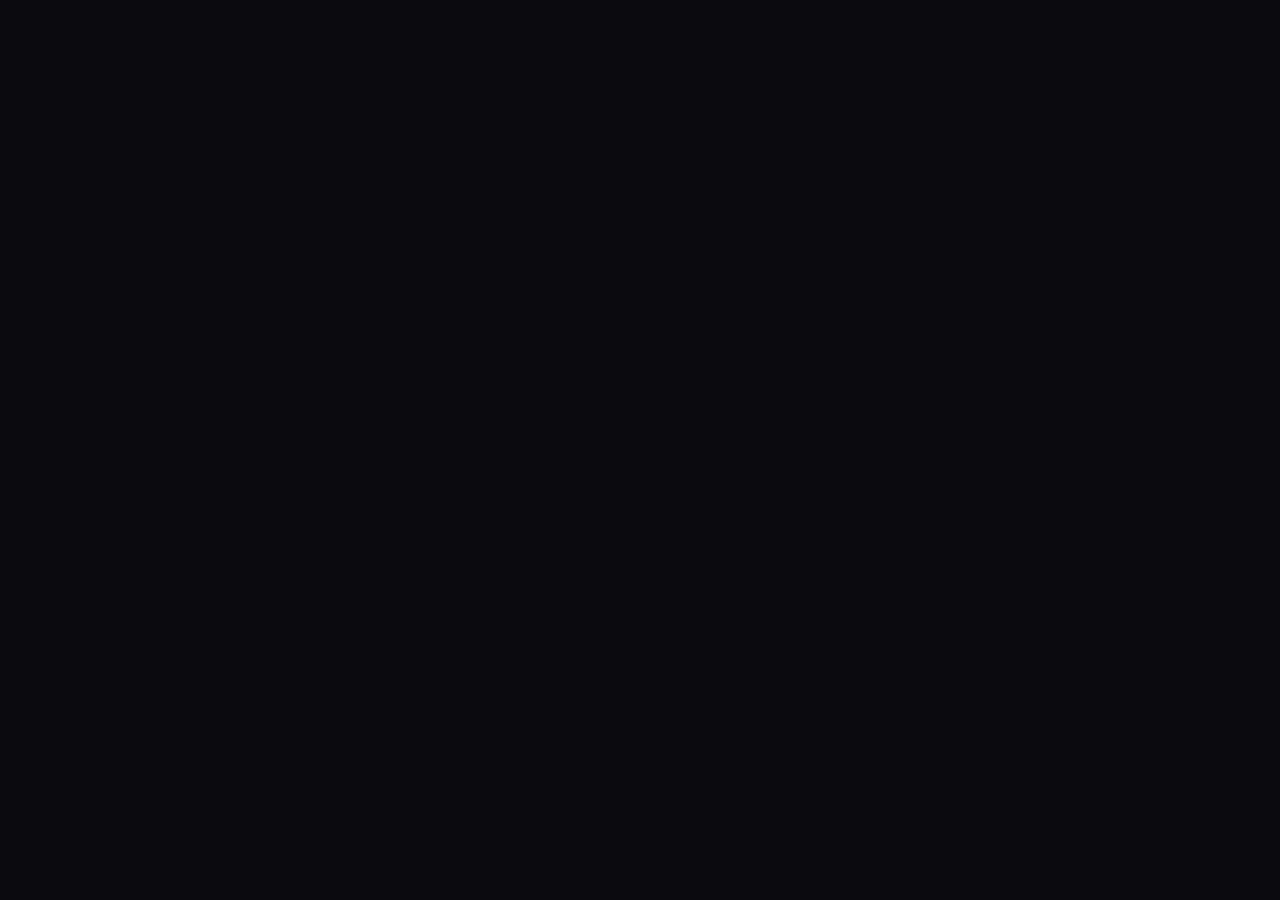
==== index.html @ 38bcd619 "Create index.html" ====
<!DOCTYPE html>
<html lang="en">
<head>
    <meta charset="UTF-8">
    <title>LexiPro Privacy Policy</title>
    <style>
        body { 
            background-color: #0A0A0F; 
            color: #F0EEF8; 
            font-family: Arial, sans-serif; 
            line-height: 1.6; 
            padding: 40px; 
            max-width: 800px; 
            margin: auto; 
        }
        h1, h2 { color: #7C6EFA; font-family: Georgia, serif; }
        a { color: #7C6EFA; }
    </style>
</head>
<body>
    </body>
</html>
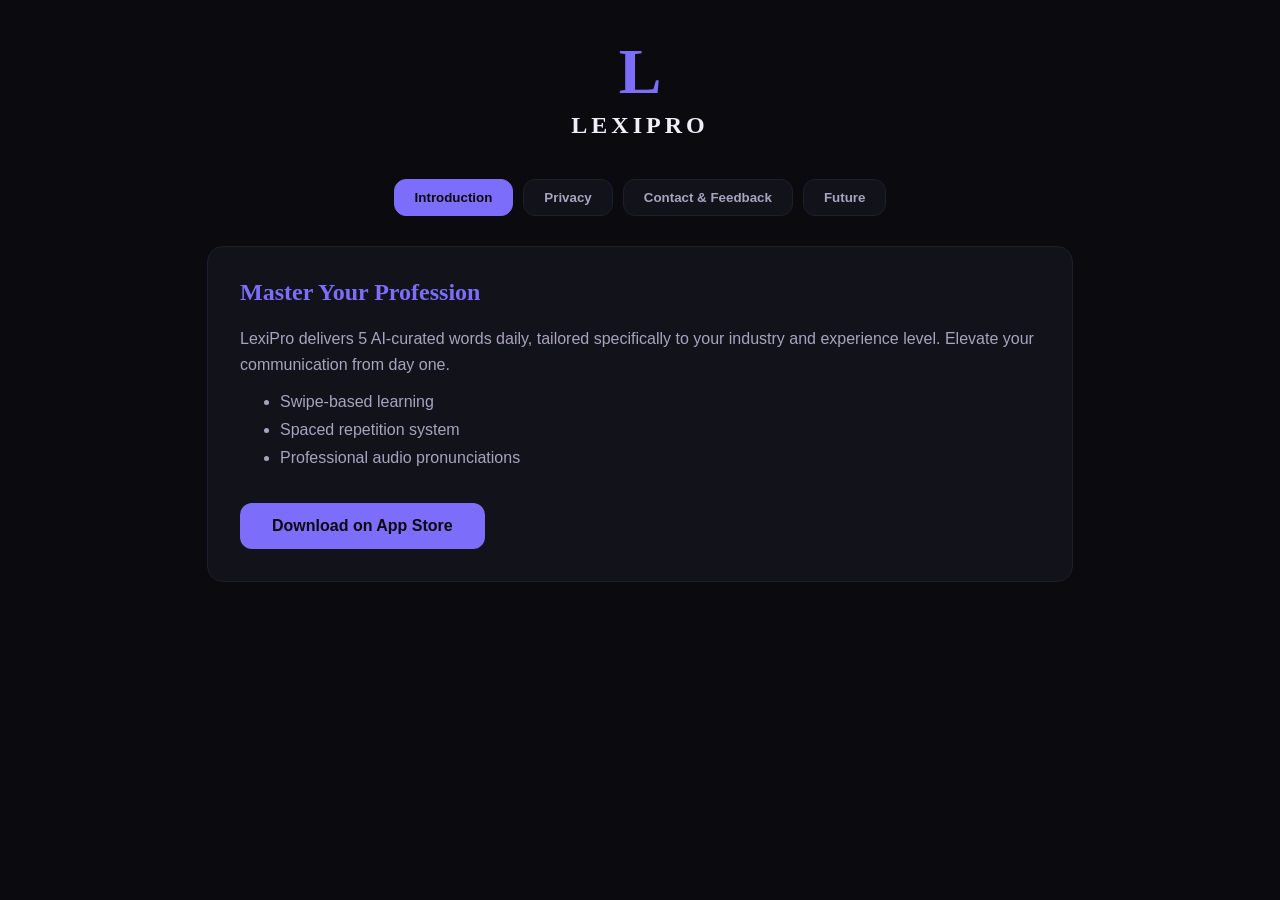
==== commit 57d11949: "Update index.html" ====
--- a/index.html
+++ b/index.html
@@ -2,21 +2,151 @@
 <html lang="en">
 <head>
     <meta charset="UTF-8">
-    <title>LexiPro Privacy Policy</title>
+    <meta name="viewport" content="width=device-width, initial-scale=1.0">
+    <title>LexiPro | Professional Vocabulary</title>
     <style>
-        body { 
-            background-color: #0A0A0F; 
-            color: #F0EEF8; 
-            font-family: Arial, sans-serif; 
-            line-height: 1.6; 
-            padding: 40px; 
-            max-width: 800px; 
-            margin: auto; 
+        :root {
+            --bg: #0A0A0F;
+            --surface: #12121A;
+            --border: #1E1E2E;
+            --accent: #7C6EFA;
+            --text-primary: #F0EEF8;
+            --text-secondary: #A8A3C0;
         }
-        h1, h2 { color: #7C6EFA; font-family: Georgia, serif; }
-        a { color: #7C6EFA; }
+
+        body {
+            background-color: var(--bg);
+            color: var(--text-primary);
+            font-family: 'DM Sans', sans-serif, Arial;
+            margin: 0;
+            display: flex;
+            flex-direction: column;
+            align-items: center;
+            padding: 40px 20px;
+        }
+
+        /* Logo Styling */
+        .logo-container { text-align: center; margin-bottom: 40px; }
+        .logo-l { font-family: Georgia, serif; font-size: 64px; font-weight: 800; color: var(--accent); line-height: 1; }
+        .logo-text { font-family: Georgia, serif; font-size: 24px; font-weight: 700; letter-spacing: 4px; margin-top: 8px; }
+
+        /* Tabs Styling */
+        .tabs {
+            display: flex;
+            gap: 10px;
+            margin-bottom: 30px;
+            flex-wrap: wrap;
+            justify-content: center;
+        }
+
+        .tab-btn {
+            background: var(--surface);
+            border: 1px solid var(--border);
+            color: var(--text-secondary);
+            padding: 10px 20px;
+            border-radius: 12px;
+            cursor: pointer;
+            transition: 0.3s;
+            font-weight: 600;
+        }
+
+        .tab-btn.active {
+            background: var(--accent);
+            color: var(--bg);
+            border-color: var(--accent);
+        }
+
+        /* Content Sections */
+        .content-card {
+            background: var(--surface);
+            border: 1px solid var(--border);
+            border-radius: 16px;
+            padding: 32px;
+            max-width: 800px;
+            width: 100%;
+            display: none;
+        }
+
+        .content-card.active { display: block; }
+
+        h2 { font-family: Georgia, serif; color: var(--accent); margin-top: 0; }
+        p { color: var(--text-secondary); line-height: 1.6; }
+        ul { color: var(--text-secondary); }
+        li { margin-bottom: 10px; }
+
+        .cta-button {
+            background: var(--accent);
+            color: var(--bg);
+            padding: 14px 32px;
+            border-radius: 12px;
+            text-decoration: none;
+            font-weight: 700;
+            display: inline-block;
+            margin-top: 20px;
+        }
     </style>
 </head>
 <body>
-    </body>
+
+    <div class="logo-container">
+        <div class="logo-l">L</div>
+        <div class="logo-text">LEXIPRO</div>
+    </div>
+
+    <div class="tabs">
+        <button class="tab-btn active" onclick="showTab('intro')">Introduction</button>
+        <button class="tab-btn" onclick="showTab('privacy')">Privacy</button>
+        <button class="tab-btn" onclick="showTab('contact')">Contact & Feedback</button>
+        <button class="tab-btn" onclick="showTab('future')">Future</button>
+    </div>
+
+    <div id="intro" class="content-card active">
+        <h2>Master Your Profession</h2>
+        <p>LexiPro delivers 5 AI-curated words daily, tailored specifically to your industry and experience level. Elevate your communication from day one.</p>
+        <ul>
+            <li>Swipe-based learning</li>
+            <li>Spaced repetition system</li>
+            <li>Professional audio pronunciations</li>
+        </ul>
+        <a href="#" class="cta-button">Download on App Store</a>
+    </div>
+
+    <div id="privacy" class="content-card">
+        <h2>Privacy Policy</h2>
+        <p>Effective Date: March 6, 2026</p>
+        <p>We value your privacy. LexiPro collects minimal data (Email, Profession, and Learning Progress) to provide a personalized experience. We do not sell your data to third parties.</p>
+        </div>
+
+    <div id="contact" class="content-card">
+        <h2>Contact Us</h2>
+        <p>Have questions or feedback? We'd love to hear from you.</p>
+        <p>Email: <strong>support@manprachin.com</strong></p>
+        <hr style="border: 0; border-top: 1px solid var(--border); margin: 20px 0;">
+        <h2>Feedback Form</h2>
+        <p>Since this is a static page, we recommend using a <strong>Google Form</strong> or <strong>Typeform</strong> link here:</p>
+        <a href="YOUR_GOOGLE_FORM_URL" class="cta-button">Open Feedback Form</a>
+    </div>
+
+    <div id="future" class="content-card">
+        <h2>Upcoming Enhancements</h2>
+        <ul>
+            <li><strong>AI Conversation Partner:</strong> Practice your new vocabulary in simulated real-world scenarios.</li>
+            <li><strong>Team Plans:</strong> Specialized vocabulary sets for entire law firms or engineering departments.</li>
+            <li><strong>Offline Mode:</strong> Learn on the go without an internet connection.</li>
+        </ul>
+    </div>
+
+    <script>
+        function showTab(tabId) {
+            // Remove active classes
+            document.querySelectorAll('.content-card').forEach(card => card.classList.remove('active'));
+            document.querySelectorAll('.tab-btn').forEach(btn => btn.classList.remove('active'));
+            
+            // Add active classes
+            document.getElementById(tabId).classList.add('active');
+            event.currentTarget.classList.add('active');
+        }
+    </script>
+
+</body>
 </html>
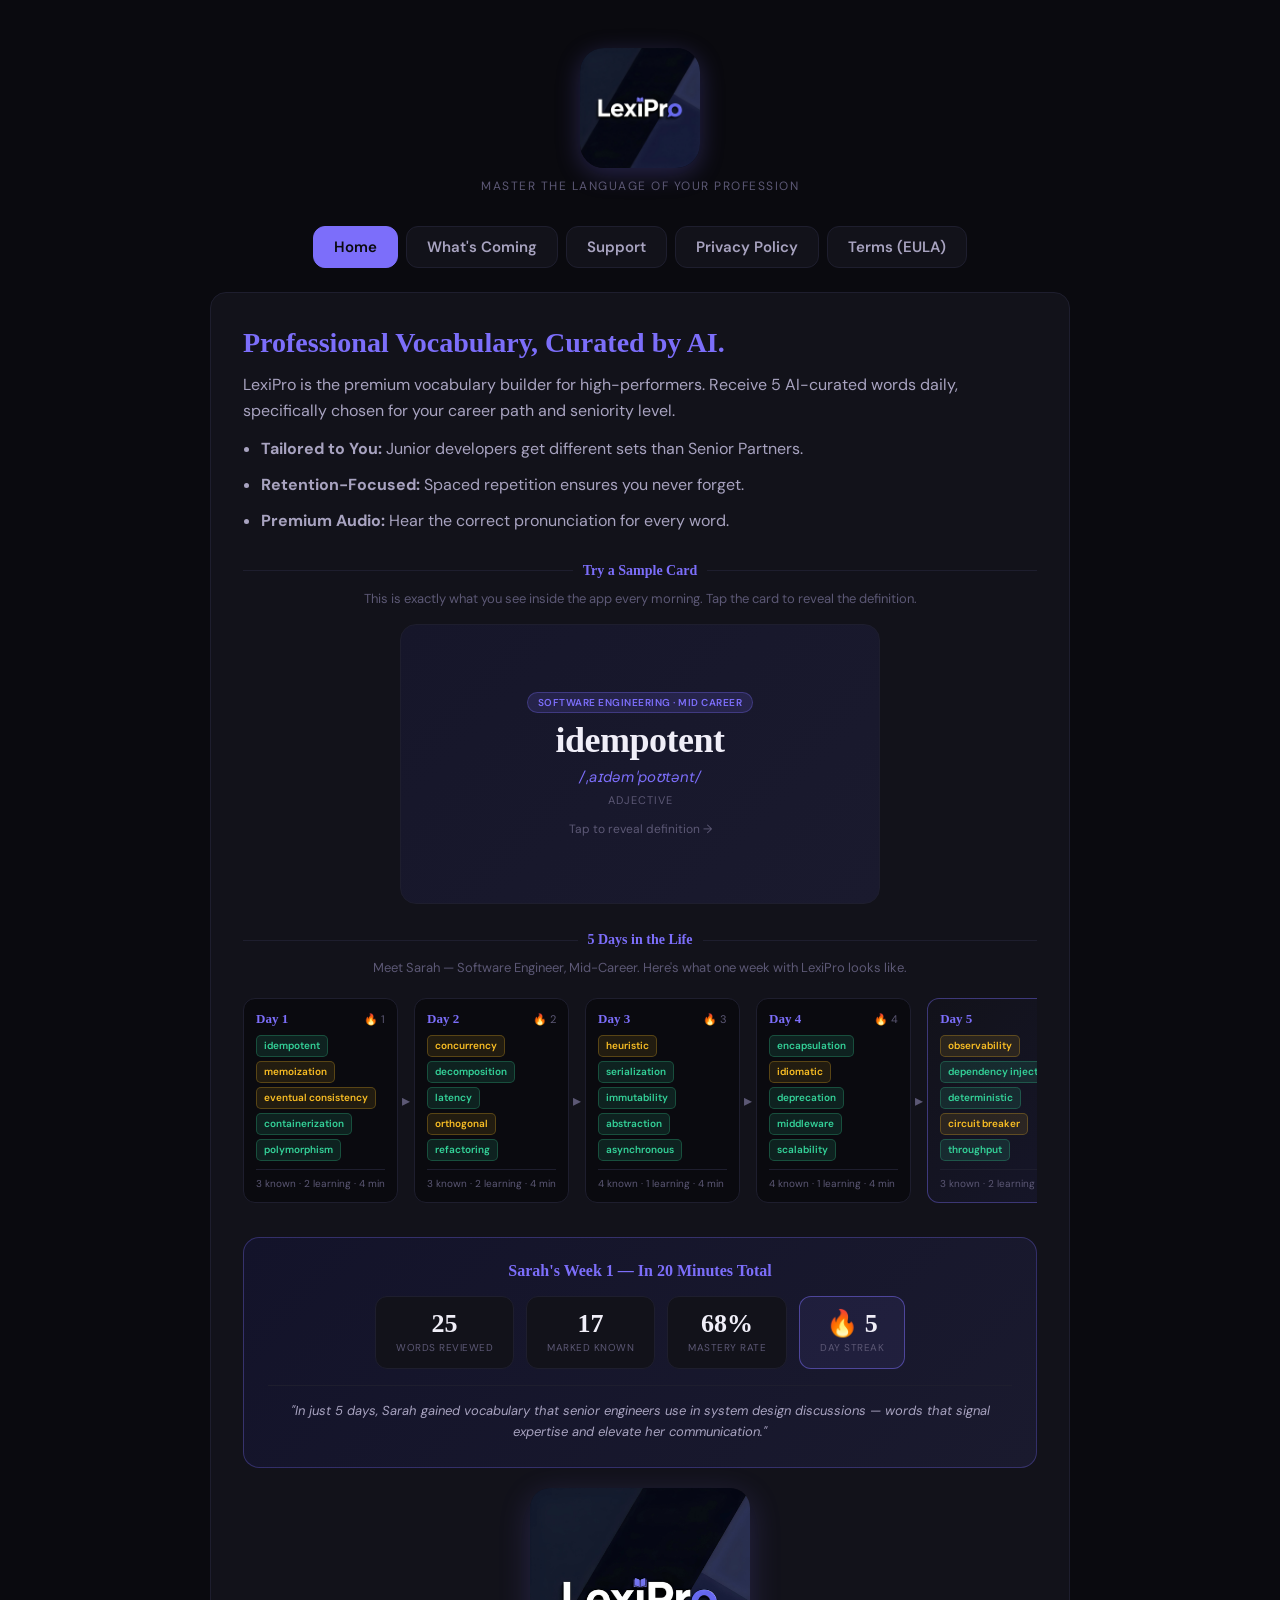
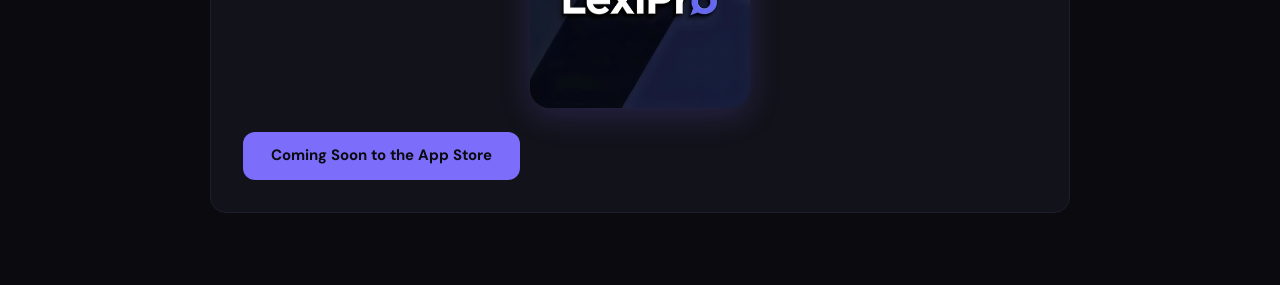
==== commit db924ab7: "Revised and final for submission" ====
--- a/index.html
+++ b/index.html
@@ -3,150 +3,166 @@
 <head>
     <meta charset="UTF-8">
     <meta name="viewport" content="width=device-width, initial-scale=1.0">
-    <title>LexiPro | Professional Vocabulary</title>
-    <style>
-        :root {
-            --bg: #0A0A0F;
-            --surface: #12121A;
-            --border: #1E1E2E;
-            --accent: #7C6EFA;
-            --text-primary: #F0EEF8;
-            --text-secondary: #A8A3C0;
-        }
-
-        body {
-            background-color: var(--bg);
-            color: var(--text-primary);
-            font-family: 'DM Sans', sans-serif, Arial;
-            margin: 0;
-            display: flex;
-            flex-direction: column;
-            align-items: center;
-            padding: 40px 20px;
-        }
-
-        /* Logo Styling */
-        .logo-container { text-align: center; margin-bottom: 40px; }
-        .logo-l { font-family: Georgia, serif; font-size: 64px; font-weight: 800; color: var(--accent); line-height: 1; }
-        .logo-text { font-family: Georgia, serif; font-size: 24px; font-weight: 700; letter-spacing: 4px; margin-top: 8px; }
-
-        /* Tabs Styling */
-        .tabs {
-            display: flex;
-            gap: 10px;
-            margin-bottom: 30px;
-            flex-wrap: wrap;
-            justify-content: center;
-        }
-
-        .tab-btn {
-            background: var(--surface);
-            border: 1px solid var(--border);
-            color: var(--text-secondary);
-            padding: 10px 20px;
-            border-radius: 12px;
-            cursor: pointer;
-            transition: 0.3s;
-            font-weight: 600;
-        }
-
-        .tab-btn.active {
-            background: var(--accent);
-            color: var(--bg);
-            border-color: var(--accent);
-        }
-
-        /* Content Sections */
-        .content-card {
-            background: var(--surface);
-            border: 1px solid var(--border);
-            border-radius: 16px;
-            padding: 32px;
-            max-width: 800px;
-            width: 100%;
-            display: none;
-        }
-
-        .content-card.active { display: block; }
-
-        h2 { font-family: Georgia, serif; color: var(--accent); margin-top: 0; }
-        p { color: var(--text-secondary); line-height: 1.6; }
-        ul { color: var(--text-secondary); }
-        li { margin-bottom: 10px; }
-
-        .cta-button {
-            background: var(--accent);
-            color: var(--bg);
-            padding: 14px 32px;
-            border-radius: 12px;
-            text-decoration: none;
-            font-weight: 700;
-            display: inline-block;
-            margin-top: 20px;
-        }
-    </style>
+    <title>LexiPro | Master the Language of Your Profession</title>
+    <meta name="description" content="LexiPro — The premium vocabulary builder for high-performers. 5 AI-curated words daily, tailored to your career.">
+    <link href="https://fonts.googleapis.com/css2?family=DM+Sans:wght@400;600;700&display=swap" rel="stylesheet">
+    <link rel="icon" type="image/png" href="images/favicon.png">
+    <link rel="stylesheet" href="styles.css">
 </head>
 <body>
+<div class="page-wrapper">
 
     <div class="logo-container">
-        <div class="logo-l">L</div>
-        <div class="logo-text">LEXIPRO</div>
+        <img src="images/icon.png" alt="LexiPro Logo" class="logo-img">
+        <div class="logo-tagline">Master the Language of Your Profession</div>
     </div>
 
-    <div class="tabs">
-        <button class="tab-btn active" onclick="showTab('intro')">Introduction</button>
-        <button class="tab-btn" onclick="showTab('privacy')">Privacy</button>
-        <button class="tab-btn" onclick="showTab('contact')">Contact & Feedback</button>
-        <button class="tab-btn" onclick="showTab('future')">Future</button>
+    <!-- Mobile burger toggle -->
+    <button class="nav-toggle" onclick="toggleNav()" aria-expanded="false" aria-controls="main-nav" id="navToggle">
+        <span class="nav-toggle-label">
+            <span class="nav-current-page">Home</span>
+        </span>
+        <span class="burger-icon" aria-hidden="true">
+            <span></span><span></span><span></span>
+        </span>
+    </button>
+
+    <nav class="tabs" id="main-nav" role="navigation" aria-label="Main navigation">
+        <a href="index.html"       class="tab-btn active" onclick="closeNav()">Home</a>
+        <a href="coming-soon.html" class="tab-btn"        onclick="closeNav()">What's Coming</a>
+        <a href="support.html"     class="tab-btn"        onclick="closeNav()">Support</a>
+        <a href="privacy.html"     class="tab-btn"        onclick="closeNav()">Privacy Policy</a>
+        <a href="terms.html"       class="tab-btn"        onclick="closeNav()">Terms (EULA)</a>
+    </nav>
+
+    <div class="content-card">
+        <h2>Professional Vocabulary, Curated by AI.</h2>
+        <p>LexiPro is the premium vocabulary builder for high-performers. Receive 5 AI-curated words daily, specifically chosen for your career path and seniority level.</p>
+        <ul>
+            <li><strong>Tailored to You:</strong> Junior developers get different sets than Senior Partners.</li>
+            <li><strong>Retention-Focused:</strong> Spaced repetition ensures you never forget.</li>
+            <li><strong>Premium Audio:</strong> Hear the correct pronunciation for every word.</li>
+        </ul>
+
+        <!-- ── SAMPLE WORD CARD ── -->
+        <div class="section-divider"><span>Try a Sample Card</span></div>
+        <p class="section-hint">This is exactly what you see inside the app every morning. Tap the card to reveal the definition.</p>
+
+        <div class="card-carousel">
+            <div class="word-card" id="wordCard" onclick="flipCard()">
+                <div class="card-inner" id="cardInner">
+                    <div class="card-face card-front">
+                        <div class="card-badge">Software Engineering · Mid Career</div>
+                        <div class="card-word">idempotent</div>
+                        <div class="card-pronunciation">/ˌaɪdəmˈpoʊtənt/</div>
+                        <div class="card-pos">adjective</div>
+                        <div class="card-tap-hint">Tap to reveal definition →</div>
+                    </div>
+                    <div class="card-face card-back">
+                        <div class="card-definition">Denoting an operation that produces the same result regardless of how many times it is executed.</div>
+                        <div class="card-example">
+                            <span class="example-label">Example</span>
+                            "Making the same API request multiple times should be idempotent — the second call produces the same state as the first."
+                        </div>
+                        <div class="card-context">
+                            <span class="context-label">💡 Context</span>
+                            Critical in distributed systems and RESTful API design, especially for PUT and DELETE operations.
+                        </div>
+                    </div>
+                </div>
+            </div>
+            <div class="card-actions" id="cardActions" style="display:none;">
+                <button class="swipe-btn swipe-learn" onclick="swipeCard('learn')"><span>📚</span> Still Learning</button>
+                <button class="swipe-btn swipe-know"  onclick="swipeCard('know')"><span>✅</span> I Know This</button>
+            </div>
+            <div class="swipe-reaction" id="swipeReaction" style="display:none;"></div>
+        </div>
+
+        <!-- ── 5-DAY JOURNEY ── -->
+        <div class="section-divider"><span>5 Days in the Life</span></div>
+        <p class="section-hint">Meet Sarah — Software Engineer, Mid-Career. Here's what one week with LexiPro looks like.</p>
+
+        <div class="journey-strip">
+            <div class="journey-day">
+                <div class="day-header"><span class="day-label">Day 1</span><span class="day-streak">🔥 1</span></div>
+                <div class="day-words">
+                    <span class="word-pill known">idempotent</span>
+                    <span class="word-pill learning">memoization</span>
+                    <span class="word-pill learning">eventual consistency</span>
+                    <span class="word-pill known">containerization</span>
+                    <span class="word-pill known">polymorphism</span>
+                </div>
+                <div class="day-stat">3 known · 2 learning · 4 min</div>
+            </div>
+            <div class="journey-connector">▸</div>
+            <div class="journey-day">
+                <div class="day-header"><span class="day-label">Day 2</span><span class="day-streak">🔥 2</span></div>
+                <div class="day-words">
+                    <span class="word-pill learning">concurrency</span>
+                    <span class="word-pill known">decomposition</span>
+                    <span class="word-pill known">latency</span>
+                    <span class="word-pill learning">orthogonal</span>
+                    <span class="word-pill known">refactoring</span>
+                </div>
+                <div class="day-stat">3 known · 2 learning · 4 min</div>
+            </div>
+            <div class="journey-connector">▸</div>
+            <div class="journey-day">
+                <div class="day-header"><span class="day-label">Day 3</span><span class="day-streak">🔥 3</span></div>
+                <div class="day-words">
+                    <span class="word-pill learning">heuristic</span>
+                    <span class="word-pill known">serialization</span>
+                    <span class="word-pill known">immutability</span>
+                    <span class="word-pill known">abstraction</span>
+                    <span class="word-pill known">asynchronous</span>
+                </div>
+                <div class="day-stat">4 known · 1 learning · 4 min</div>
+            </div>
+            <div class="journey-connector">▸</div>
+            <div class="journey-day">
+                <div class="day-header"><span class="day-label">Day 4</span><span class="day-streak">🔥 4</span></div>
+                <div class="day-words">
+                    <span class="word-pill known">encapsulation</span>
+                    <span class="word-pill learning">idiomatic</span>
+                    <span class="word-pill known">deprecation</span>
+                    <span class="word-pill known">middleware</span>
+                    <span class="word-pill known">scalability</span>
+                </div>
+                <div class="day-stat">4 known · 1 learning · 4 min</div>
+            </div>
+            <div class="journey-connector">▸</div>
+            <div class="journey-day journey-day-final">
+                <div class="day-header"><span class="day-label">Day 5</span><span class="day-streak">🔥 5</span></div>
+                <div class="day-words">
+                    <span class="word-pill learning">observability</span>
+                    <span class="word-pill known">dependency injection</span>
+                    <span class="word-pill known">deterministic</span>
+                    <span class="word-pill learning">circuit breaker</span>
+                    <span class="word-pill known">throughput</span>
+                </div>
+                <div class="day-stat">3 known · 2 learning · 4 min</div>
+            </div>
+        </div>
+
+        <!-- ── WEEK SUMMARY ── -->
+        <div class="week-summary">
+            <div class="summary-title">Sarah's Week 1 — In 20 Minutes Total</div>
+            <div class="summary-stats">
+                <div class="stat-box"><div class="stat-num">25</div><div class="stat-lbl">Words Reviewed</div></div>
+                <div class="stat-box"><div class="stat-num">17</div><div class="stat-lbl">Marked Known</div></div>
+                <div class="stat-box"><div class="stat-num">68%</div><div class="stat-lbl">Mastery Rate</div></div>
+                <div class="stat-box stat-box-highlight"><div class="stat-num">🔥 5</div><div class="stat-lbl">Day Streak</div></div>
+            </div>
+            <div class="summary-quote">"In just 5 days, Sarah gained vocabulary that senior engineers use in system design discussions — words that signal expertise and elevate her communication."</div>
+        </div>
+
+        <div class="app-preview">
+            <img src="images/splash-icon.png" alt="LexiPro App Preview" class="splash-img">
+        </div>
+        <a href="#" class="cta-button" onclick="return false;">Coming Soon to the App Store</a>
     </div>
 
-    <div id="intro" class="content-card active">
-        <h2>Master Your Profession</h2>
-        <p>LexiPro delivers 5 AI-curated words daily, tailored specifically to your industry and experience level. Elevate your communication from day one.</p>
-        <ul>
-            <li>Swipe-based learning</li>
-            <li>Spaced repetition system</li>
-            <li>Professional audio pronunciations</li>
-        </ul>
-        <a href="#" class="cta-button">Download on App Store</a>
-    </div>
-
-    <div id="privacy" class="content-card">
-        <h2>Privacy Policy</h2>
-        <p>Effective Date: March 6, 2026</p>
-        <p>We value your privacy. LexiPro collects minimal data (Email, Profession, and Learning Progress) to provide a personalized experience. We do not sell your data to third parties.</p>
-        </div>
-
-    <div id="contact" class="content-card">
-        <h2>Contact Us</h2>
-        <p>Have questions or feedback? We'd love to hear from you.</p>
-        <p>Email: <strong>support@manprachin.com</strong></p>
-        <hr style="border: 0; border-top: 1px solid var(--border); margin: 20px 0;">
-        <h2>Feedback Form</h2>
-        <p>Since this is a static page, we recommend using a <strong>Google Form</strong> or <strong>Typeform</strong> link here:</p>
-        <a href="YOUR_GOOGLE_FORM_URL" class="cta-button">Open Feedback Form</a>
-    </div>
-
-    <div id="future" class="content-card">
-        <h2>Upcoming Enhancements</h2>
-        <ul>
-            <li><strong>AI Conversation Partner:</strong> Practice your new vocabulary in simulated real-world scenarios.</li>
-            <li><strong>Team Plans:</strong> Specialized vocabulary sets for entire law firms or engineering departments.</li>
-            <li><strong>Offline Mode:</strong> Learn on the go without an internet connection.</li>
-        </ul>
-    </div>
-
-    <script>
-        function showTab(tabId) {
-            // Remove active classes
-            document.querySelectorAll('.content-card').forEach(card => card.classList.remove('active'));
-            document.querySelectorAll('.tab-btn').forEach(btn => btn.classList.remove('active'));
-            
-            // Add active classes
-            document.getElementById(tabId).classList.add('active');
-            event.currentTarget.classList.add('active');
-        }
-    </script>
-
+</div><!-- /page-wrapper -->
+<script src="script.js"></script>
 </body>
 </html>
--- a/styles.css
+++ b/styles.css
@@ -0,0 +1,914 @@
+/* ═══════════════════════════════════════════════════════════
+   ROOT VARIABLES
+═══════════════════════════════════════════════════════════ */
+:root {
+    --bg:             #0A0A0F;
+    --surface:        #12121A;
+    --border:         #1E1E2E;
+    --accent:         #7C6EFA;
+    --text-primary:   #F0EEF8;
+    --text-secondary: #A8A3C0;
+    --text-muted:     #5C5875;
+    --nav-height:     60px;
+    --radius-sm:      8px;
+    --radius-md:      12px;
+    --radius-lg:      16px;
+    --radius-xl:      20px;
+}
+
+/* ═══════════════════════════════════════════════════════════
+   RESET & BASE — mobile-first
+═══════════════════════════════════════════════════════════ */
+*, *::before, *::after {
+    box-sizing: border-box;
+    -webkit-tap-highlight-color: transparent;
+}
+
+html {
+    font-size: 16px;
+    scroll-behavior: smooth;
+}
+
+body {
+    background-color: var(--bg);
+    color: var(--text-primary);
+    font-family: 'DM Sans', system-ui, Arial, sans-serif;
+    margin: 0;
+    padding: 0;
+    min-height: 100vh;
+    -webkit-font-smoothing: antialiased;
+}
+
+/* ═══════════════════════════════════════════════════════════
+   PAGE WRAPPER — centres content on wide screens
+═══════════════════════════════════════════════════════════ */
+.page-wrapper {
+    display: flex;
+    flex-direction: column;
+    align-items: center;
+    padding: 24px 16px 48px;
+    width: 100%;
+}
+
+@media (min-width: 600px) {
+    .page-wrapper { padding: 32px 24px 60px; }
+}
+
+@media (min-width: 900px) {
+    .page-wrapper { padding: 40px 32px 72px; }
+}
+
+/* ═══════════════════════════════════════════════════════════
+   LOGO — compact on mobile, larger on desktop
+═══════════════════════════════════════════════════════════ */
+.logo-container {
+    text-align: center;
+    margin-bottom: 24px;
+    padding-top: 8px;
+}
+
+.logo-img {
+    width: 72px;
+    height: 72px;
+    border-radius: 18px;
+    display: block;
+    margin: 0 auto 10px;
+    box-shadow: 0 6px 24px rgba(124, 110, 250, 0.25);
+}
+
+.logo-tagline {
+    font-size: 10px;
+    color: var(--text-muted);
+    letter-spacing: 1.5px;
+    text-transform: uppercase;
+}
+
+@media (min-width: 600px) {
+    .logo-container { margin-bottom: 32px; }
+    .logo-img       { width: 96px; height: 96px; border-radius: 22px; }
+    .logo-tagline   { font-size: 11px; }
+}
+
+@media (min-width: 900px) {
+    .logo-img     { width: 120px; height: 120px; border-radius: 24px; }
+    .logo-tagline { font-size: 12px; }
+}
+
+/* ═══════════════════════════════════════════════════════════
+   NAVIGATION — hamburger on mobile, pill row on desktop
+═══════════════════════════════════════════════════════════ */
+
+/* Mobile: burger button */
+.nav-toggle {
+    display: flex;
+    align-items: center;
+    gap: 10px;
+    background: var(--surface);
+    border: 1px solid var(--border);
+    color: var(--text-primary);
+    padding: 10px 16px;
+    border-radius: var(--radius-md);
+    cursor: pointer;
+    font-family: inherit;
+    font-size: 15px;
+    font-weight: 600;
+    width: 100%;
+    max-width: 480px;
+    justify-content: space-between;
+    margin-bottom: 8px;
+    transition: border-color 0.2s;
+}
+
+.nav-toggle:hover  { border-color: var(--accent); }
+
+.nav-toggle-label  { display: flex; align-items: center; gap: 8px; }
+
+.nav-current-page  {
+    color: var(--accent);
+    font-size: 14px;
+}
+
+.burger-icon {
+    display: flex;
+    flex-direction: column;
+    gap: 4px;
+    width: 20px;
+    flex-shrink: 0;
+}
+
+.burger-icon span {
+    display: block;
+    height: 2px;
+    background: var(--text-secondary);
+    border-radius: 2px;
+    transition: 0.3s;
+}
+
+/* Dropdown nav on mobile */
+.tabs {
+    display: none;
+    flex-direction: column;
+    gap: 6px;
+    width: 100%;
+    max-width: 480px;
+    margin-bottom: 20px;
+    background: var(--surface);
+    border: 1px solid var(--border);
+    border-radius: var(--radius-md);
+    padding: 8px;
+    animation: fadeUp 0.2s ease;
+}
+
+.tabs.open { display: flex; }
+
+.tab-btn {
+    background: transparent;
+    border: none;
+    color: var(--text-secondary);
+    padding: 12px 14px;
+    border-radius: var(--radius-sm);
+    cursor: pointer;
+    transition: background 0.2s, color 0.2s;
+    font-weight: 600;
+    font-family: inherit;
+    font-size: 15px;
+    text-decoration: none;
+    display: block;
+    width: 100%;
+    text-align: left;
+}
+
+.tab-btn:hover {
+    background: var(--border);
+    color: var(--text-primary);
+}
+
+.tab-btn.active {
+    background: var(--accent);
+    color: #0A0A0F;
+}
+
+/* Desktop: always-visible pill row */
+@media (min-width: 640px) {
+    .nav-toggle { display: none; }
+
+    .tabs {
+        display: flex !important;
+        flex-direction: row;
+        flex-wrap: wrap;
+        justify-content: center;
+        gap: 8px;
+        width: auto;
+        max-width: 860px;
+        margin-bottom: 24px;
+        background: transparent;
+        border: none;
+        padding: 0;
+    }
+
+    .tab-btn {
+        width: auto;
+        padding: 10px 20px;
+        border: 1px solid var(--border);
+        border-radius: var(--radius-md);
+        background: var(--surface);
+        text-align: center;
+    }
+
+    .tab-btn:hover {
+        background: var(--surface);
+        border-color: var(--accent);
+        color: var(--text-primary);
+    }
+
+    .tab-btn.active {
+        background: var(--accent);
+        border-color: var(--accent);
+        color: #0A0A0F;
+    }
+}
+
+/* ═══════════════════════════════════════════════════════════
+   CONTENT CARD
+═══════════════════════════════════════════════════════════ */
+.content-card {
+    background: var(--surface);
+    border: 1px solid var(--border);
+    border-radius: var(--radius-lg);
+    padding: 20px 16px;
+    width: 100%;
+    max-width: 860px;
+}
+
+@media (min-width: 480px)  { .content-card { padding: 24px 20px; } }
+@media (min-width: 600px)  { .content-card { padding: 28px 24px; } }
+@media (min-width: 900px)  { .content-card { padding: 32px 32px; } }
+
+/* ═══════════════════════════════════════════════════════════
+   TYPOGRAPHY
+═══════════════════════════════════════════════════════════ */
+h1, h2, h3 {
+    font-family: Georgia, serif;
+    color: var(--accent);
+    margin-top: 0;
+    line-height: 1.25;
+}
+
+h2 {
+    font-size: clamp(20px, 5vw, 28px);
+    margin-bottom: 12px;
+}
+
+h3 {
+    font-size: clamp(15px, 3.5vw, 18px);
+    margin-bottom: 10px;
+    margin-top: 20px;
+}
+
+p {
+    color: var(--text-secondary);
+    line-height: 1.65;
+    margin: 10px 0;
+    font-size: clamp(14px, 3.5vw, 16px);
+}
+
+ul {
+    color: var(--text-secondary);
+    line-height: 1.75;
+    margin: 10px 0;
+    padding-left: 18px;
+    font-size: clamp(14px, 3.5vw, 16px);
+}
+
+li { margin-bottom: 8px; }
+
+.date {
+    color: var(--text-muted);
+    font-size: 13px;
+    margin-bottom: 16px;
+}
+
+hr {
+    border: 0;
+    border-top: 1px solid var(--border);
+    margin: 20px 0;
+}
+
+.external-link { color: var(--accent); }
+
+/* ═══════════════════════════════════════════════════════════
+   CTA BUTTON
+═══════════════════════════════════════════════════════════ */
+.cta-button {
+    display: inline-block;
+    background: var(--accent);
+    color: #0A0A0F;
+    padding: 14px 28px;
+    border-radius: var(--radius-md);
+    text-decoration: none;
+    font-weight: 700;
+    font-family: inherit;
+    font-size: 15px;
+    margin-top: 16px;
+    border: none;
+    cursor: pointer;
+    transition: opacity 0.2s;
+    /* Minimum touch target */
+    min-height: 48px;
+    line-height: 1.2;
+    vertical-align: middle;
+}
+
+.cta-button:hover   { opacity: 0.9; }
+.cta-button:active  { opacity: 0.75; }
+
+/* Full-width on small screens */
+@media (max-width: 480px) {
+    .cta-button {
+        display: block;
+        text-align: center;
+        width: 100%;
+    }
+}
+
+/* ═══════════════════════════════════════════════════════════
+   APP PREVIEW IMAGE
+═══════════════════════════════════════════════════════════ */
+.app-preview {
+    display: flex;
+    justify-content: center;
+    margin: 20px 0 8px;
+}
+
+.splash-img {
+    width: clamp(160px, 50vw, 220px);
+    height: clamp(160px, 50vw, 220px);
+    border-radius: var(--radius-xl);
+    box-shadow: 0 8px 32px rgba(124, 110, 250, 0.2);
+}
+
+/* ═══════════════════════════════════════════════════════════
+   SECTION DIVIDERS & HINTS
+═══════════════════════════════════════════════════════════ */
+.section-divider {
+    display: flex;
+    align-items: center;
+    gap: 10px;
+    margin: 28px 0 10px;
+}
+
+.section-divider::before,
+.section-divider::after {
+    content: '';
+    flex: 1;
+    height: 1px;
+    background: var(--border);
+}
+
+.section-divider span {
+    color: var(--accent);
+    font-family: Georgia, serif;
+    font-size: 14px;
+    font-weight: 700;
+    white-space: nowrap;
+}
+
+.section-hint {
+    color: var(--text-muted);
+    font-size: 13px;
+    text-align: center;
+    margin: 0 0 16px;
+    line-height: 1.5;
+}
+
+/* ═══════════════════════════════════════════════════════════
+   WORD CARD (FLIP)
+═══════════════════════════════════════════════════════════ */
+.card-carousel {
+    perspective: 1200px;
+    margin-bottom: 8px;
+}
+
+.word-card {
+    width: 100%;
+    max-width: 480px;
+    /* Taller on small screens so back content fits */
+    height: clamp(240px, 60vw, 280px);
+    margin: 0 auto;
+    cursor: pointer;
+    position: relative;
+}
+
+.card-inner {
+    width: 100%;
+    height: 100%;
+    position: relative;
+    transform-style: preserve-3d;
+    transition: transform 0.55s cubic-bezier(0.4, 0, 0.2, 1);
+}
+
+.card-inner.flipped { transform: rotateY(180deg); }
+
+.card-face {
+    position: absolute;
+    inset: 0;
+    backface-visibility: hidden;
+    border-radius: var(--radius-lg);
+    padding: 20px;
+    display: flex;
+    flex-direction: column;
+    justify-content: center;
+    border: 1px solid var(--border);
+    overflow: hidden;
+}
+
+.card-front {
+    background: linear-gradient(135deg, #16162A 0%, #1a1a2e 100%);
+    align-items: center;
+    text-align: center;
+    gap: 6px;
+}
+
+.card-back {
+    background: linear-gradient(135deg, #12121f 0%, #1a1a2e 100%);
+    transform: rotateY(180deg);
+    justify-content: flex-start;
+    gap: 10px;
+    overflow-y: auto;
+    /* Smooth scrolling on iOS */
+    -webkit-overflow-scrolling: touch;
+}
+
+.card-badge {
+    background: rgba(124, 110, 250, 0.15);
+    color: var(--accent);
+    border: 1px solid rgba(124, 110, 250, 0.3);
+    border-radius: 20px;
+    font-size: 10px;
+    font-weight: 600;
+    padding: 3px 10px;
+    letter-spacing: 0.5px;
+    text-transform: uppercase;
+}
+
+.card-word {
+    font-family: Georgia, serif;
+    font-size: clamp(26px, 7vw, 36px);
+    font-weight: 700;
+    color: var(--text-primary);
+    letter-spacing: -0.5px;
+}
+
+.card-pronunciation {
+    font-size: clamp(13px, 3.5vw, 15px);
+    color: var(--accent);
+    font-style: italic;
+}
+
+.card-pos {
+    font-size: 11px;
+    color: var(--text-muted);
+    text-transform: uppercase;
+    letter-spacing: 1px;
+}
+
+.card-tap-hint {
+    font-size: 12px;
+    color: var(--text-muted);
+    margin-top: 8px;
+    animation: pulse 2s infinite;
+}
+
+@keyframes pulse {
+    0%, 100% { opacity: 0.5; }
+    50%       { opacity: 1;   }
+}
+
+.card-definition {
+    color: var(--text-primary);
+    font-size: clamp(13px, 3.5vw, 15px);
+    line-height: 1.55;
+    font-weight: 500;
+}
+
+.card-example {
+    background: rgba(124, 110, 250, 0.08);
+    border-left: 3px solid var(--accent);
+    border-radius: 0 6px 6px 0;
+    padding: 8px 12px;
+    font-size: clamp(12px, 3vw, 13px);
+    color: var(--text-secondary);
+    line-height: 1.55;
+    font-style: italic;
+}
+
+.example-label,
+.context-label {
+    display: block;
+    font-style: normal;
+    font-size: 10px;
+    font-weight: 700;
+    text-transform: uppercase;
+    letter-spacing: 1px;
+    color: var(--accent);
+    margin-bottom: 3px;
+}
+
+.card-context {
+    font-size: 11px;
+    color: var(--text-muted);
+    line-height: 1.5;
+}
+
+/* Swipe action buttons */
+.card-actions {
+    display: flex;
+    gap: 10px;
+    justify-content: center;
+    margin-top: 14px;
+    animation: fadeUp 0.3s ease;
+}
+
+@keyframes fadeUp {
+    from { opacity: 0; transform: translateY(8px); }
+    to   { opacity: 1; transform: translateY(0);   }
+}
+
+.swipe-btn {
+    flex: 1;
+    padding: 13px 12px;
+    border-radius: var(--radius-md);
+    border: 1px solid var(--border);
+    font-family: inherit;
+    font-size: clamp(13px, 3.5vw, 14px);
+    font-weight: 600;
+    cursor: pointer;
+    transition: background 0.2s;
+    display: flex;
+    align-items: center;
+    justify-content: center;
+    gap: 6px;
+    min-height: 48px; /* touch target */
+}
+
+.swipe-learn {
+    background: rgba(248, 113, 113, 0.1);
+    color: #f87171;
+    border-color: rgba(248, 113, 113, 0.3);
+}
+.swipe-learn:hover  { background: rgba(248, 113, 113, 0.2); }
+
+.swipe-know {
+    background: rgba(52, 211, 153, 0.1);
+    color: #34d399;
+    border-color: rgba(52, 211, 153, 0.3);
+}
+.swipe-know:hover   { background: rgba(52, 211, 153, 0.2); }
+
+.swipe-reaction {
+    text-align: center;
+    font-size: 13px;
+    font-weight: 600;
+    padding: 12px;
+    border-radius: var(--radius-sm);
+    margin-top: 10px;
+    animation: fadeUp 0.3s ease;
+    line-height: 1.5;
+}
+
+/* ═══════════════════════════════════════════════════════════
+   5-DAY JOURNEY STRIP
+═══════════════════════════════════════════════════════════ */
+.journey-strip {
+    display: flex;
+    align-items: flex-start;
+    overflow-x: auto;
+    /* Snap scrolling on mobile */
+    scroll-snap-type: x mandatory;
+    -webkit-overflow-scrolling: touch;
+    padding: 4px 0 14px;
+    margin-bottom: 8px;
+    gap: 0;
+    scrollbar-width: thin;
+    scrollbar-color: var(--border) transparent;
+}
+
+.journey-day {
+    scroll-snap-align: start;
+    background: var(--bg);
+    border: 1px solid var(--border);
+    border-radius: var(--radius-md);
+    padding: 12px;
+    min-width: 155px;
+    flex-shrink: 0;
+    transition: border-color 0.2s;
+}
+
+.journey-day:hover          { border-color: var(--accent); }
+
+.journey-day-final {
+    border-color: rgba(124, 110, 250, 0.4);
+    background: linear-gradient(135deg, #12121A 0%, #16162A 100%);
+}
+
+.journey-connector {
+    color: var(--text-muted);
+    font-size: 16px;
+    align-self: center;
+    padding: 0 4px;
+    flex-shrink: 0;
+}
+
+.day-header {
+    display: flex;
+    justify-content: space-between;
+    align-items: center;
+    margin-bottom: 8px;
+}
+
+.day-label {
+    font-family: Georgia, serif;
+    font-size: 13px;
+    font-weight: 700;
+    color: var(--accent);
+}
+
+.day-streak { font-size: 11px; color: var(--text-muted); }
+
+.day-words {
+    display: flex;
+    flex-direction: column;
+    gap: 4px;
+    margin-bottom: 8px;
+}
+
+.word-pill {
+    font-size: 10px;
+    font-weight: 600;
+    padding: 3px 7px;
+    border-radius: 5px;
+    display: inline-block;
+    width: fit-content;
+    line-height: 1.4;
+}
+
+.word-pill.known {
+    background: rgba(52, 211, 153, 0.12);
+    color: #34d399;
+    border: 1px solid rgba(52, 211, 153, 0.25);
+}
+
+.word-pill.learning {
+    background: rgba(251, 191, 36, 0.1);
+    color: #fbbf24;
+    border: 1px solid rgba(251, 191, 36, 0.25);
+}
+
+.day-stat {
+    font-size: 10px;
+    color: var(--text-muted);
+    border-top: 1px solid var(--border);
+    padding-top: 7px;
+}
+
+/* ═══════════════════════════════════════════════════════════
+   WEEK SUMMARY STATS
+═══════════════════════════════════════════════════════════ */
+.week-summary {
+    background: linear-gradient(135deg, #13132A 0%, #1a1a2e 100%);
+    border: 1px solid rgba(124, 110, 250, 0.3);
+    border-radius: var(--radius-lg);
+    padding: 20px 16px;
+    margin: 20px 0 8px;
+    text-align: center;
+}
+
+@media (min-width: 480px) { .week-summary { padding: 24px; } }
+
+.summary-title {
+    font-family: Georgia, serif;
+    color: var(--accent);
+    font-size: clamp(14px, 4vw, 16px);
+    font-weight: 700;
+    margin-bottom: 16px;
+}
+
+.summary-stats {
+    display: grid;
+    grid-template-columns: repeat(2, 1fr);
+    gap: 10px;
+    margin-bottom: 16px;
+}
+
+@media (min-width: 480px) {
+    .summary-stats {
+        display: flex;
+        flex-wrap: wrap;
+        justify-content: center;
+        gap: 12px;
+    }
+}
+
+.stat-box {
+    background: var(--surface);
+    border: 1px solid var(--border);
+    border-radius: var(--radius-md);
+    padding: 12px 10px;
+}
+
+@media (min-width: 480px) {
+    .stat-box { padding: 14px 20px; min-width: 80px; }
+}
+
+.stat-box-highlight {
+    border-color: rgba(124, 110, 250, 0.5);
+    background: rgba(124, 110, 250, 0.08);
+}
+
+.stat-num {
+    font-family: Georgia, serif;
+    font-size: clamp(22px, 6vw, 26px);
+    font-weight: 700;
+    color: var(--text-primary);
+    line-height: 1;
+    margin-bottom: 4px;
+}
+
+.stat-lbl {
+    font-size: 10px;
+    color: var(--text-muted);
+    text-transform: uppercase;
+    letter-spacing: 0.5px;
+    line-height: 1.3;
+}
+
+.summary-quote {
+    font-size: 13px;
+    color: var(--text-secondary);
+    font-style: italic;
+    line-height: 1.65;
+    border-top: 1px solid var(--border);
+    padding-top: 14px;
+}
+
+/* ═══════════════════════════════════════════════════════════
+   FEEDBACK FORM
+═══════════════════════════════════════════════════════════ */
+.form-group { margin-bottom: 16px; }
+
+.form-label {
+    display: block;
+    font-size: 12px;
+    font-weight: 600;
+    color: var(--text-secondary);
+    margin-bottom: 6px;
+    letter-spacing: 0.5px;
+    text-transform: uppercase;
+}
+
+.form-input {
+    width: 100%;
+    background: var(--bg);
+    border: 1px solid var(--border);
+    border-radius: var(--radius-sm);
+    color: var(--text-primary);
+    font-family: inherit;
+    font-size: 16px; /* Prevents iOS auto-zoom on focus */
+    padding: 13px 14px;
+    transition: border-color 0.2s;
+    outline: none;
+    appearance: none;
+    /* Minimum touch target */
+    min-height: 48px;
+}
+
+.form-input:focus       { border-color: var(--accent); }
+.form-input::placeholder { color: var(--text-muted); }
+
+.form-textarea {
+    resize: vertical;
+    min-height: 110px;
+    min-height: 110px;
+}
+
+.form-error {
+    color: #f87171;
+    font-size: 13px;
+    margin-bottom: 10px;
+    line-height: 1.4;
+}
+
+.feedback-success {
+    text-align: center;
+    padding: 28px 0;
+}
+
+.success-icon {
+    width: 52px;
+    height: 52px;
+    background: var(--accent);
+    color: #0A0A0F;
+    border-radius: 50%;
+    font-size: 26px;
+    display: flex;
+    align-items: center;
+    justify-content: center;
+    margin: 0 auto 14px;
+}
+
+/* ═══════════════════════════════════════════════════════════
+   COMING SOON — ROADMAP
+═══════════════════════════════════════════════════════════ */
+.roadmap-phase { margin-bottom: 32px; }
+
+.phase-label {
+    display: inline-flex;
+    align-items: center;
+    gap: 6px;
+    font-size: 11px;
+    font-weight: 700;
+    text-transform: uppercase;
+    letter-spacing: 1.5px;
+    padding: 5px 14px;
+    border-radius: 20px;
+    margin-bottom: 14px;
+}
+
+.phase-soon {
+    background: rgba(124, 110, 250, 0.15);
+    color: var(--accent);
+    border: 1px solid rgba(124, 110, 250, 0.3);
+}
+
+.phase-horizon {
+    background: rgba(52, 211, 153, 0.1);
+    color: #34d399;
+    border: 1px solid rgba(52, 211, 153, 0.25);
+}
+
+.phase-future {
+    background: rgba(251, 191, 36, 0.08);
+    color: #fbbf24;
+    border: 1px solid rgba(251, 191, 36, 0.2);
+}
+
+/* Stack single column on mobile, grid on wider */
+.roadmap-grid {
+    display: grid;
+    grid-template-columns: 1fr;
+    gap: 12px;
+}
+
+@media (min-width: 480px) {
+    .roadmap-grid { grid-template-columns: repeat(2, 1fr); }
+}
+
+@media (min-width: 720px) {
+    .roadmap-grid { grid-template-columns: repeat(3, 1fr); }
+}
+
+.roadmap-card {
+    background: var(--bg);
+    border: 1px solid var(--border);
+    border-radius: var(--radius-md);
+    padding: 18px 16px;
+    transition: border-color 0.2s, transform 0.2s;
+}
+
+.roadmap-card:hover {
+    border-color: var(--accent);
+    transform: translateY(-2px);
+}
+
+.roadmap-icon {
+    font-size: 26px;
+    margin-bottom: 8px;
+    display: block;
+}
+
+.roadmap-title {
+    font-family: Georgia, serif;
+    font-size: 15px;
+    font-weight: 700;
+    color: var(--text-primary);
+    margin-bottom: 5px;
+}
+
+.roadmap-desc {
+    font-size: 13px;
+    color: var(--text-muted);
+    line-height: 1.55;
+    margin: 0;
+}
+
+.roadmap-banner {
+    background: linear-gradient(135deg, #13132A 0%, #1a1a2e 100%);
+    border: 1px solid rgba(124, 110, 250, 0.25);
+    border-radius: var(--radius-lg);
+    padding: 24px 18px;
+    text-align: center;
+    margin-top: 8px;
+}
+
+.roadmap-banner h3 { margin-bottom: 6px; font-size: clamp(16px, 4vw, 20px); }
+.roadmap-banner p  { font-size: 14px; color: var(--text-muted); margin: 0 0 16px; }
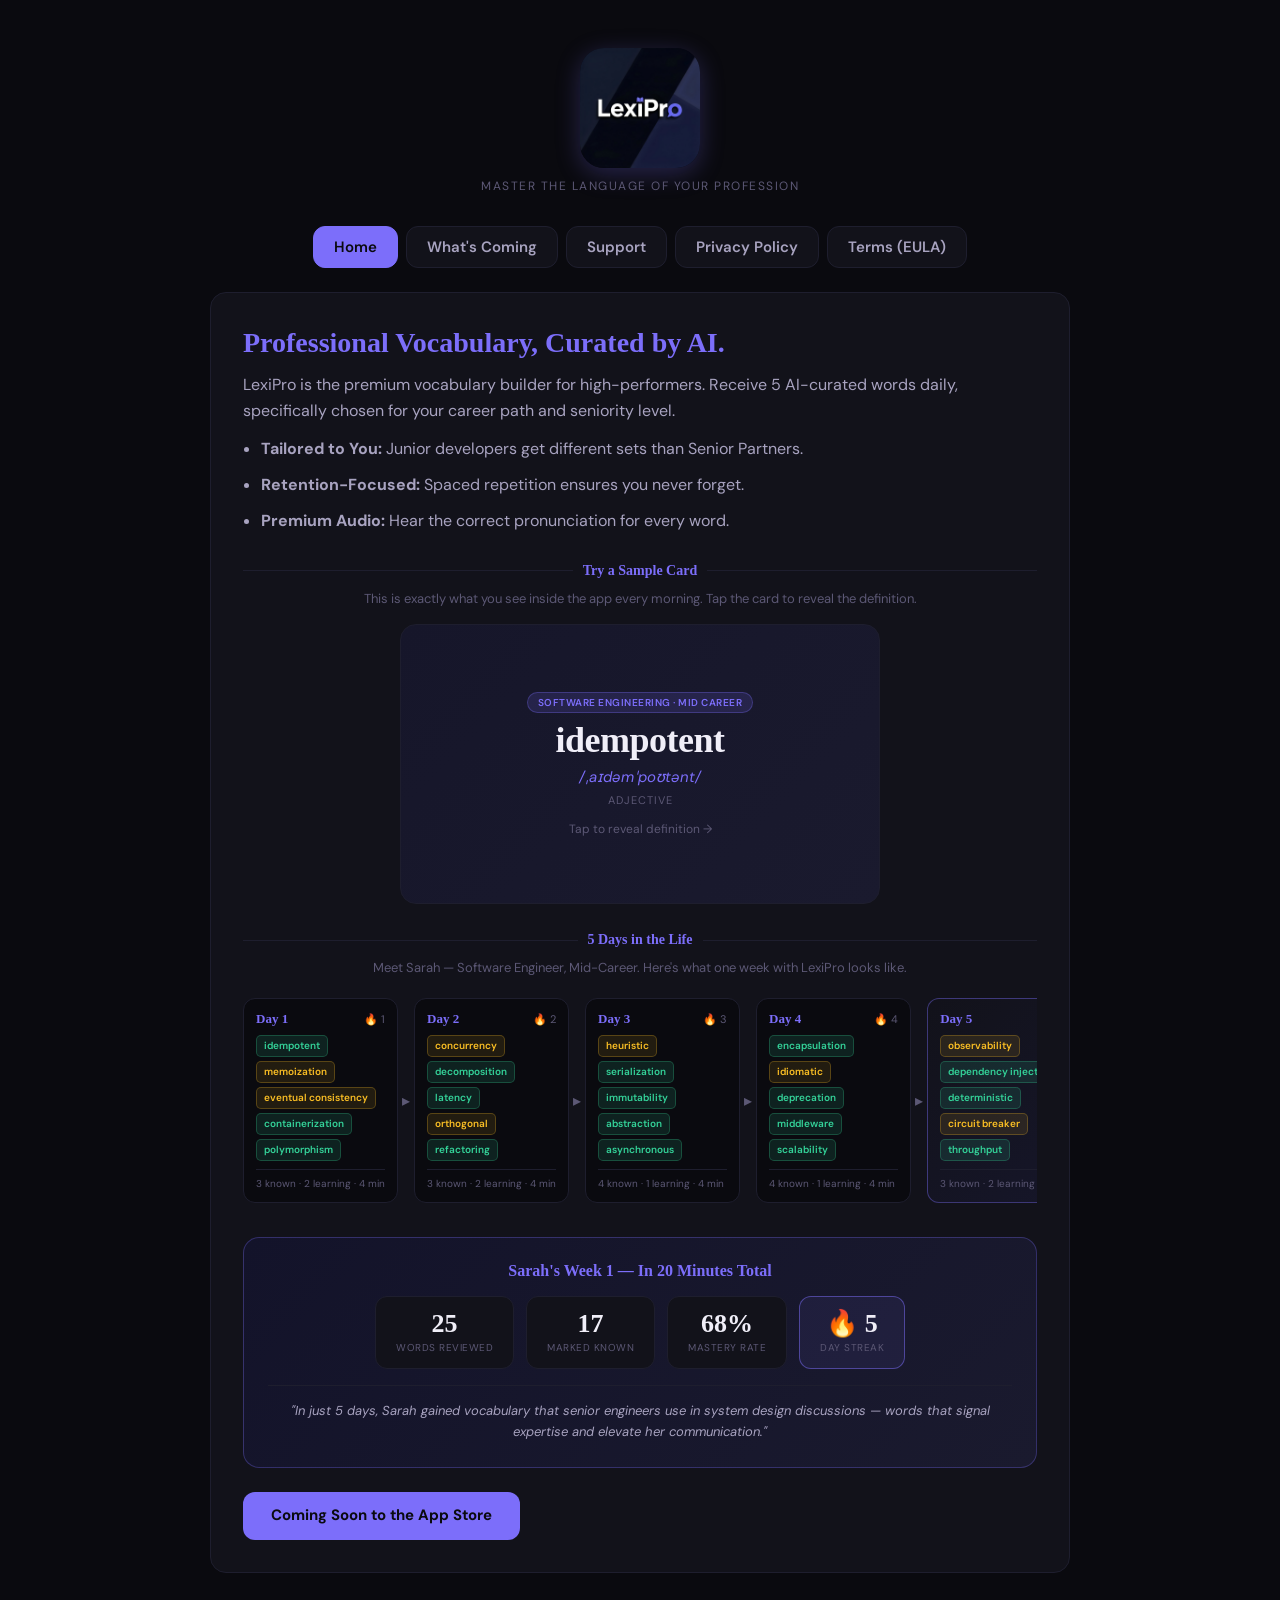
==== commit ac92c994: "Slight change on Index to rm icons from bottom." ====
--- a/index.html
+++ b/index.html
@@ -156,9 +156,7 @@
             <div class="summary-quote">"In just 5 days, Sarah gained vocabulary that senior engineers use in system design discussions — words that signal expertise and elevate her communication."</div>
         </div>
 
-        <div class="app-preview">
-            <img src="images/splash-icon.png" alt="LexiPro App Preview" class="splash-img">
-        </div>
+
         <a href="#" class="cta-button" onclick="return false;">Coming Soon to the App Store</a>
     </div>
 
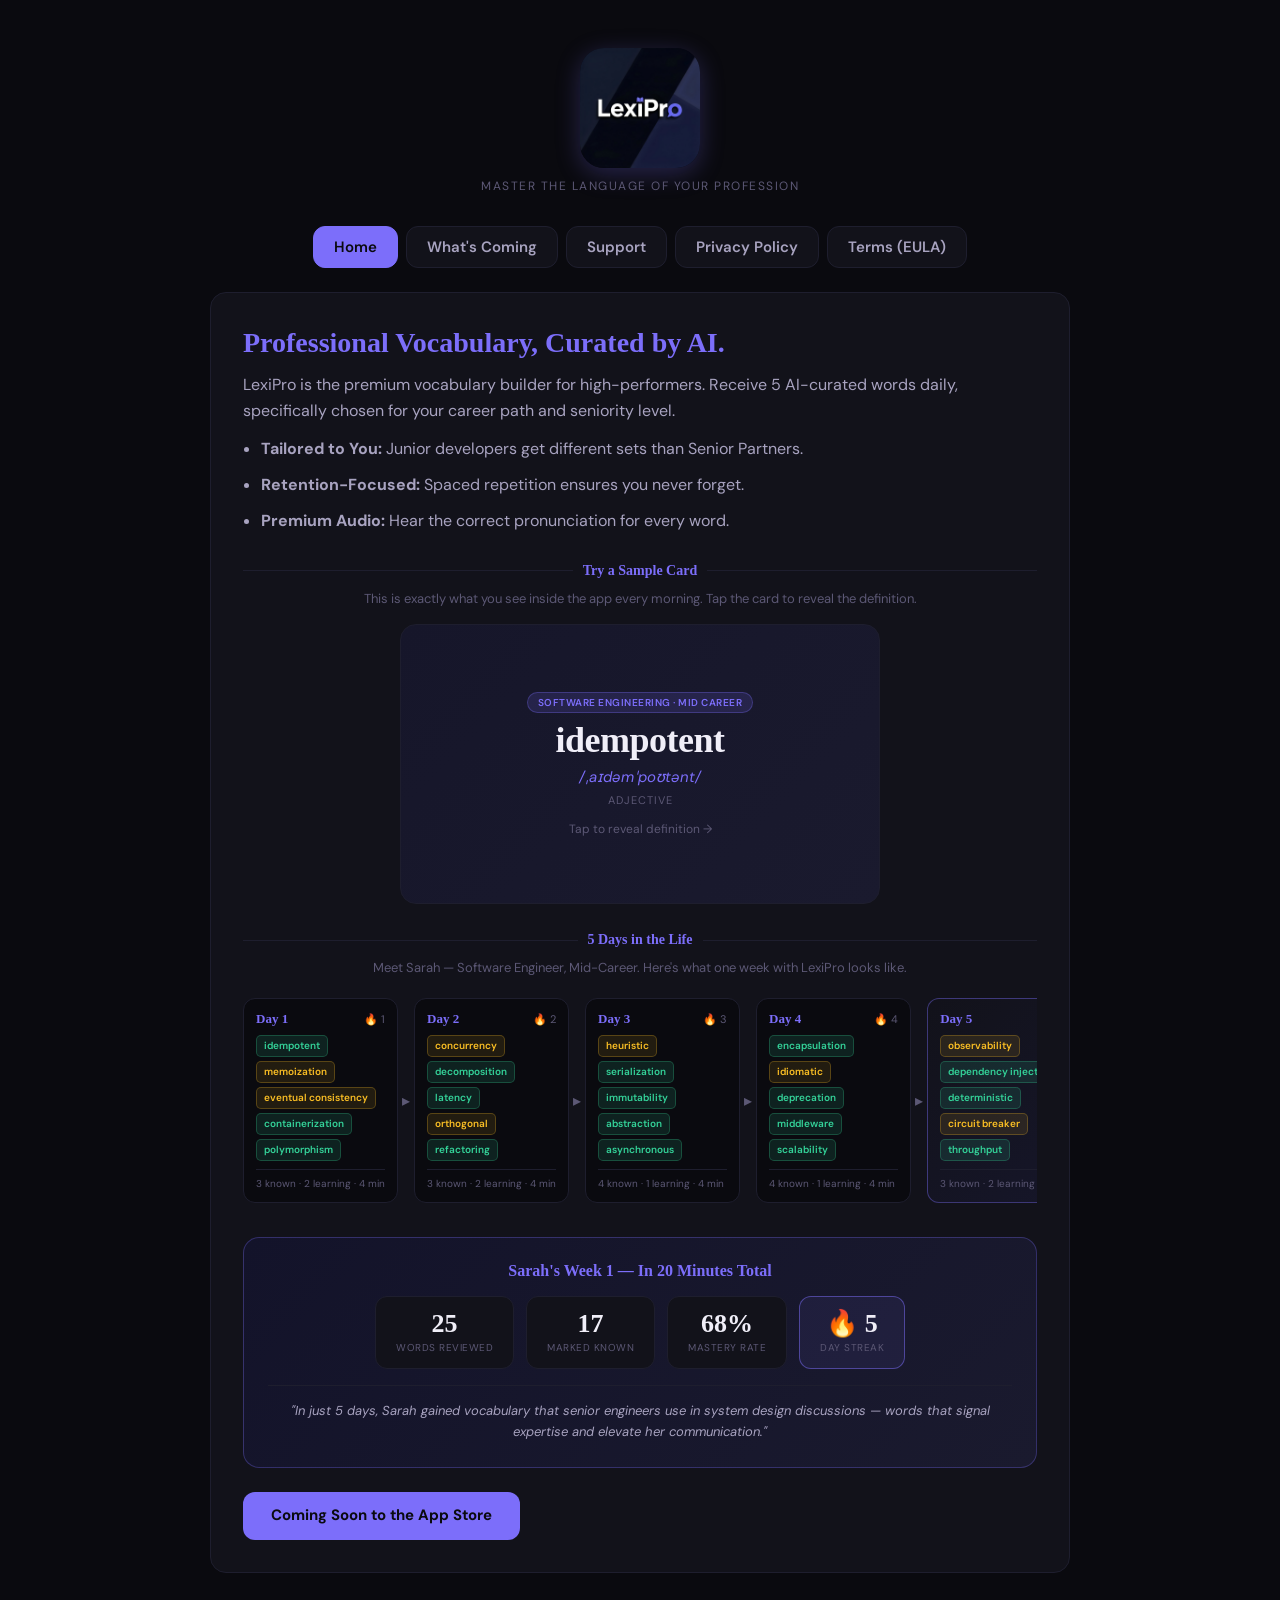
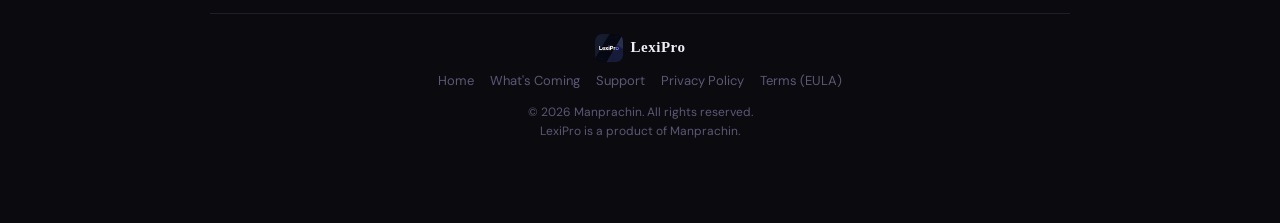
==== commit cc0aaca9: "Copyright added at footer." ====
--- a/index.html
+++ b/index.html
@@ -160,6 +160,24 @@
         <a href="#" class="cta-button" onclick="return false;">Coming Soon to the App Store</a>
     </div>
 
+    <footer class="site-footer">
+        <div class="footer-logo">
+            <img src="images/favicon.png" alt="LexiPro">
+            <span class="footer-logo-name">LexiPro</span>
+        </div>
+        <nav class="footer-links" aria-label="Footer navigation">
+            <a href="index.html">Home</a>
+            <a href="coming-soon.html">What's Coming</a>
+            <a href="support.html">Support</a>
+            <a href="privacy.html">Privacy Policy</a>
+            <a href="terms.html">Terms (EULA)</a>
+        </nav>
+        <p class="footer-copy">
+            &copy; <script>document.write(new Date().getFullYear())</script> Manprachin. All rights reserved.<br>
+            LexiPro is a product of <a href="mailto:manprachinbusiness@gmail.com">Manprachin</a>.
+        </p>
+    </footer>
+
 </div><!-- /page-wrapper -->
 <script src="script.js"></script>
 </body>
--- a/styles.css
+++ b/styles.css
@@ -912,3 +912,67 @@
 
 .roadmap-banner h3 { margin-bottom: 6px; font-size: clamp(16px, 4vw, 20px); }
 .roadmap-banner p  { font-size: 14px; color: var(--text-muted); margin: 0 0 16px; }
+
+/* ═══════════════════════════════════════════════════════════
+   FOOTER
+═══════════════════════════════════════════════════════════ */
+.site-footer {
+    width: 100%;
+    max-width: 860px;
+    margin-top: 40px;
+    padding-top: 20px;
+    border-top: 1px solid var(--border);
+    text-align: center;
+}
+
+.footer-logo {
+    display: flex;
+    align-items: center;
+    justify-content: center;
+    gap: 8px;
+    margin-bottom: 10px;
+}
+
+.footer-logo img {
+    width: 28px;
+    height: 28px;
+    border-radius: 7px;
+}
+
+.footer-logo-name {
+    font-family: Georgia, serif;
+    font-size: 15px;
+    font-weight: 700;
+    color: var(--text-primary);
+    letter-spacing: 0.5px;
+}
+
+.footer-links {
+    display: flex;
+    flex-wrap: wrap;
+    justify-content: center;
+    gap: 6px 16px;
+    margin-bottom: 14px;
+}
+
+.footer-links a {
+    color: var(--text-muted);
+    font-size: 13px;
+    text-decoration: none;
+    transition: color 0.2s;
+}
+
+.footer-links a:hover { color: var(--accent); }
+
+.footer-copy {
+    font-size: 12px;
+    color: var(--text-muted);
+    line-height: 1.6;
+}
+
+.footer-copy a {
+    color: var(--text-muted);
+    text-decoration: none;
+}
+
+.footer-copy a:hover { color: var(--accent); }
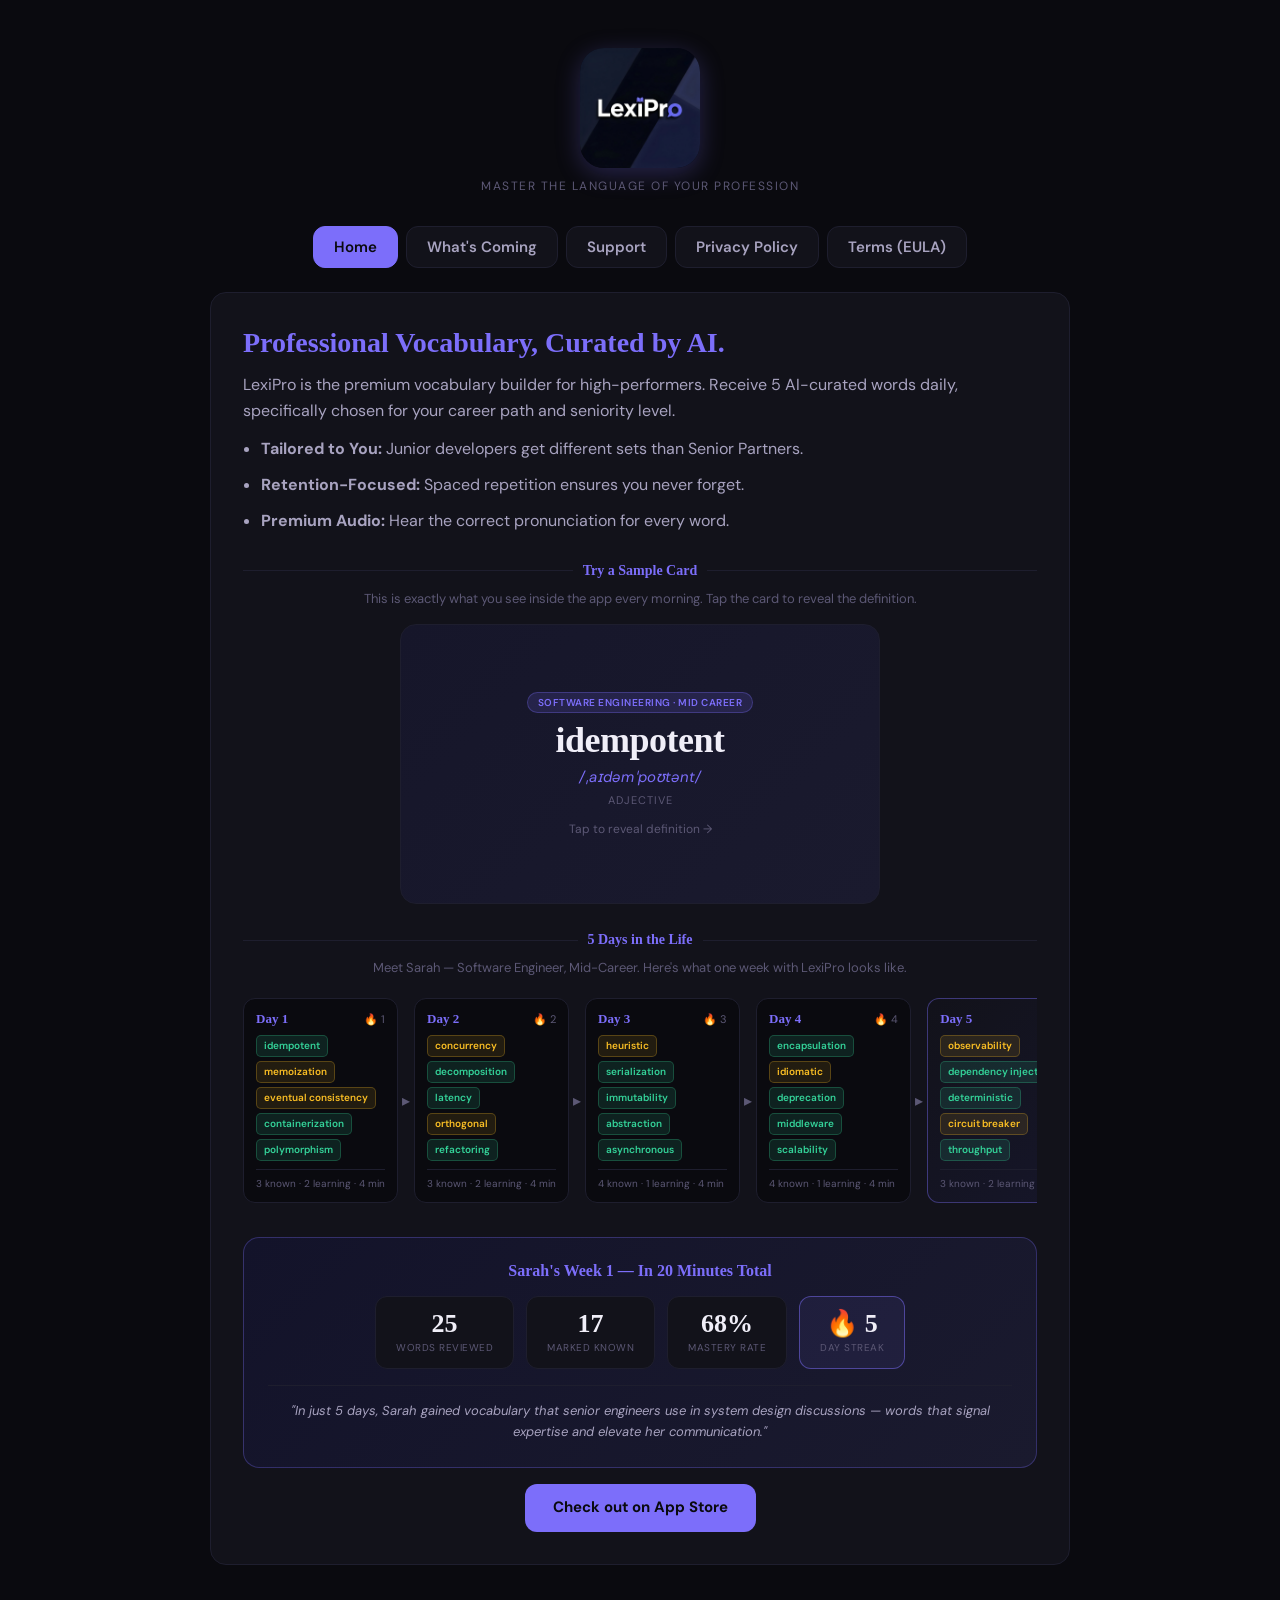
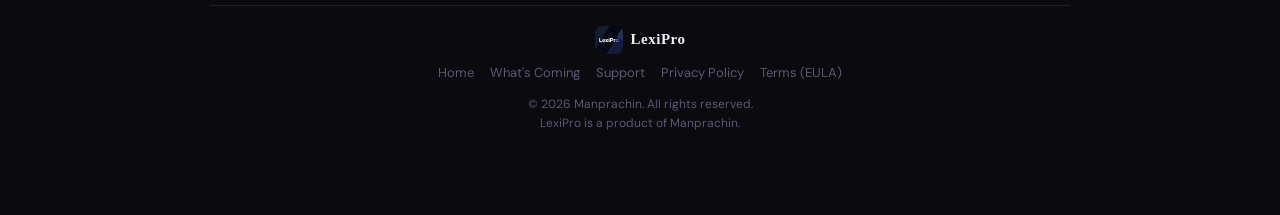
==== commit 0459e7a9: "fix: paginate stats query to fetch all words beyond 1000 row limit" ====
--- a/index.html
+++ b/index.html
@@ -7,7 +7,7 @@
     <meta name="description" content="LexiPro — The premium vocabulary builder for high-performers. 5 AI-curated words daily, tailored to your career.">
     <link href="https://fonts.googleapis.com/css2?family=DM+Sans:wght@400;600;700&display=swap" rel="stylesheet">
     <link rel="icon" type="image/png" href="images/favicon.png">
-    <link rel="stylesheet" href="styles.css">
+    <link rel="stylesheet" href="styles.css?v=1.0.1">
 </head>
 <body>
 <div class="page-wrapper">
@@ -157,7 +157,7 @@
         </div>
 
 
-        <a href="#" class="cta-button" onclick="return false;">Coming Soon to the App Store</a>
+        <a href="https://apps.apple.com/gb/app/lexipro/id6759836069" class="cta-button">Check out on App Store</a>
     </div>
 
     <footer class="site-footer">
@@ -179,6 +179,6 @@
     </footer>
 
 </div><!-- /page-wrapper -->
-<script src="script.js"></script>
+<script src="script.js?v=1.0.1"></script>
 </body>
 </html>
--- a/styles.css
+++ b/styles.css
@@ -294,13 +294,24 @@
     margin: 20px 0;
 }
 
-.external-link { color: var(--accent); }
+/* Inline links — use class="external-link" on any <a> that needs accent styling */
+.external-link,
+.external-link:visited {
+    color: var(--accent);
+    text-decoration: underline;
+    text-underline-offset: 3px;
+    transition: opacity 0.2s;
+}
+
+.external-link:hover {
+    opacity: 0.8;
+}
 
 /* ═══════════════════════════════════════════════════════════
    CTA BUTTON
 ═══════════════════════════════════════════════════════════ */
 .cta-button {
-    display: inline-block;
+    display: block;
     background: var(--accent);
     color: #0A0A0F;
     padding: 14px 28px;
@@ -309,7 +320,7 @@
     font-weight: 700;
     font-family: inherit;
     font-size: 15px;
-    margin-top: 16px;
+    margin: 16px auto 0;
     border: none;
     cursor: pointer;
     transition: opacity 0.2s;
@@ -317,19 +328,12 @@
     min-height: 48px;
     line-height: 1.2;
     vertical-align: middle;
+    text-align: center;
+    width: fit-content;
 }
 
 .cta-button:hover   { opacity: 0.9; }
 .cta-button:active  { opacity: 0.75; }
-
-/* Full-width on small screens */
-@media (max-width: 480px) {
-    .cta-button {
-        display: block;
-        text-align: center;
-        width: 100%;
-    }
-}
 
 /* ═══════════════════════════════════════════════════════════
    APP PREVIEW IMAGE
@@ -788,7 +792,6 @@
 .form-textarea {
     resize: vertical;
     min-height: 110px;
-    min-height: 110px;
 }
 
 .form-error {
